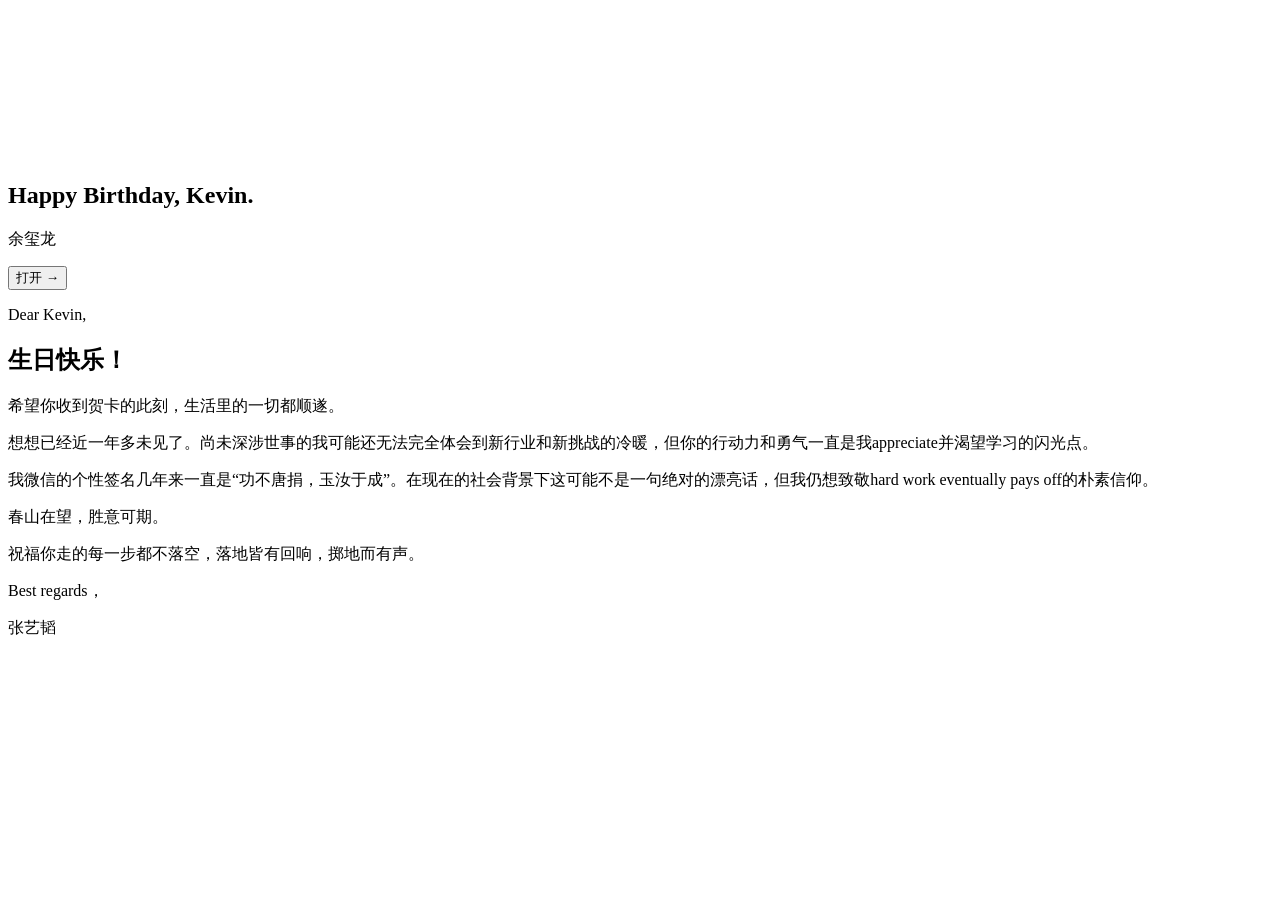
==== birthday-kevin/index.html @ 65a42257 "Add Kevin birthday index.html" ====
<!doctype html>
<html lang="zh-CN">
  <head>
    <meta charset="UTF-8" />
    <meta name="viewport" content="width=device-width, initial-scale=1.0, viewport-fit=cover" />
    <meta name="theme-color" content="#000000" />
    <meta name="description" content="Happy Birthday, Kevin 余玺龙." />
    <title>Happy Birthday, Kevin · 余玺龙</title>
    <link rel="stylesheet" href="styles.css?v=20261110-2" />
  </head>
  <body class="is-locked">
    <canvas id="confetti" aria-hidden="true"></canvas>

    <main>
      <section class="opening" id="opening" aria-labelledby="openingTitle">
        <div class="opening-light opening-light-blue" aria-hidden="true"></div>
        <div class="opening-light opening-light-violet" aria-hidden="true"></div>
        <div class="opening-content">
          <h1 id="openingTitle">
            <span>Happy Birthday,</span>
            <strong>Kevin.</strong>
          </h1>
          <p>余玺龙</p>
          <button id="openLetter" type="button">
            <span>打开</span>
            <span aria-hidden="true">→</span>
          </button>
        </div>
      </section>

      <article class="letter" id="letter" aria-label="给 Kevin 的生日祝福" inert>
        <section class="slide slide-intro tone-black align-center" data-motion="focus">
          <div class="slide-content intro-content">
            <p class="dear">Dear Kevin,</p>
            <h2>生日快乐！</h2>
          </div>
        </section>

        <section class="slide tone-light align-center" data-motion="lift">
          <div class="slide-content width-medium">
            <p class="message message-large">希望你收到贺卡的此刻，生活里的一切都顺遂。</p>
          </div>
        </section>

        <section class="slide tone-black align-left" data-motion="words">
          <div class="slide-content width-wide">
            <p class="message message-body">想想已经近一年多未见了。尚未深涉世事的我可能还无法完全体会到新行业和新挑战的冷暖，但你的行动力和勇气一直是我<span class="accent-word">appreciate</span>并渴望学习的闪光点。</p>
          </div>
        </section>

        <section class="slide tone-light align-left" data-motion="mask">
          <div class="slide-content width-wide">
            <p class="message message-body">我微信的个性签名几年来一直是“功不唐捐，玉汝于成”。在现在的社会背景下这可能不是一句绝对的漂亮话，但我仍想致敬<span class="accent-word">hard work eventually pays off</span>的朴素信仰。</p>
          </div>
        </section>

        <section class="slide tone-blue align-center" data-motion="scale">
          <div class="slide-glow" aria-hidden="true"></div>
          <div class="slide-content width-wide">
            <p class="message message-statement">春山在望，胜意可期。</p>
          </div>
        </section>

        <section class="slide tone-black align-left" data-motion="line">
          <div class="slide-content width-wide">
            <p class="message message-final">祝福你走的每一步都不落空，落地皆有回响，掷地而有声。</p>
          </div>
        </section>

        <footer class="slide tone-light align-center signature" data-motion="focus">
          <div class="slide-content signature-content">
            <p>Best regards，</p>
            <p>张艺韬</p>
          </div>
        </footer>
      </article>
    </main>

    <noscript>生日快乐，Kevin！请启用 JavaScript 查看完整的生日祝福。</noscript>
    <script src="script.js?v=20261110-2"></script>
  </body>
</html>
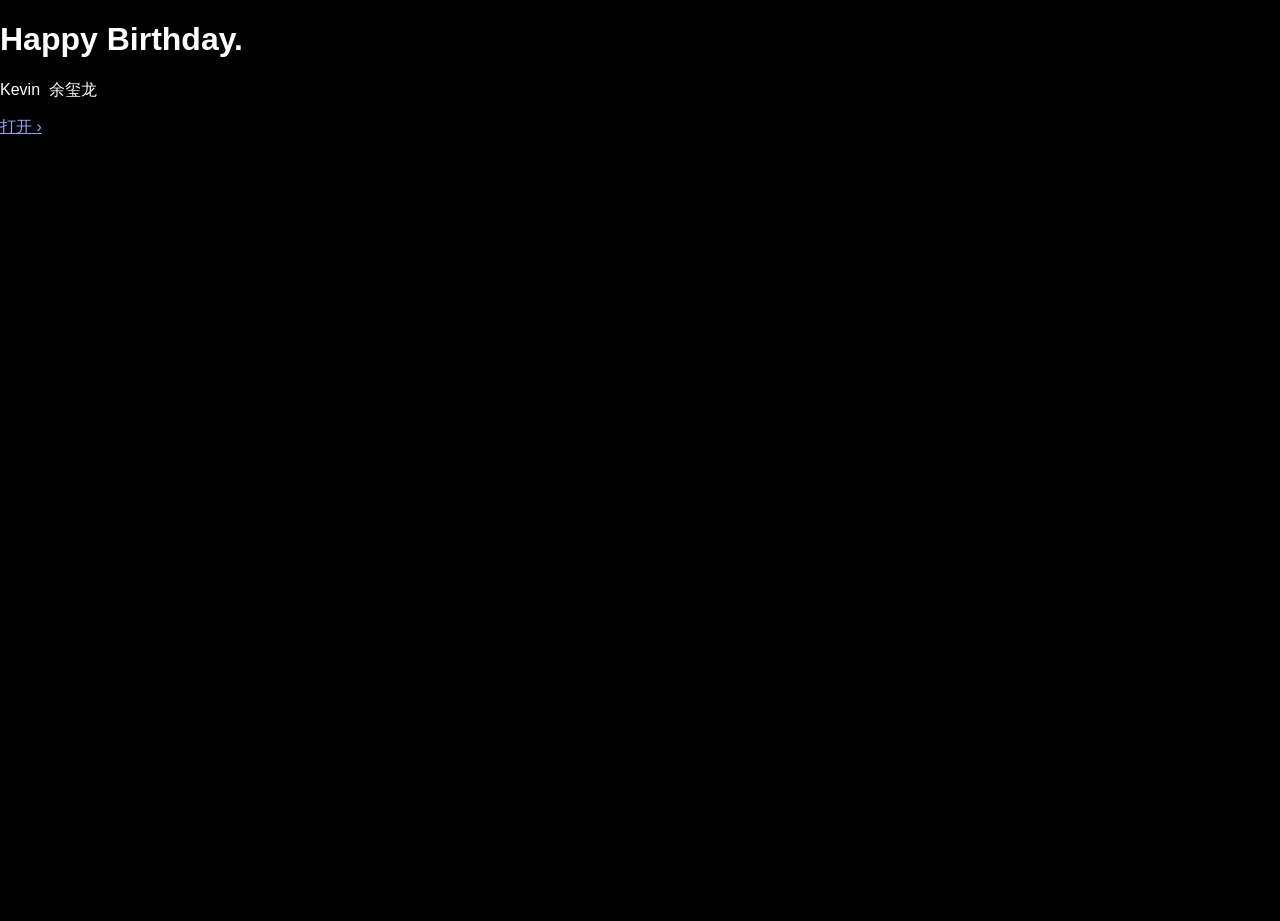
==== commit 76eb42d9: "Rebuild Kevin birthday index.html" ====
--- a/birthday-kevin/index.html
+++ b/birthday-kevin/index.html
@@ -6,77 +6,22 @@
     <meta name="theme-color" content="#000000" />
     <meta name="description" content="Happy Birthday, Kevin 余玺龙." />
     <title>Happy Birthday, Kevin · 余玺龙</title>
-    <link rel="stylesheet" href="styles.css?v=20261110-2" />
+    <link rel="stylesheet" href="styles.css?v=20261110-3" />
   </head>
-  <body class="is-locked">
+  <body class="home-page">
     <canvas id="confetti" aria-hidden="true"></canvas>
-
-    <main>
-      <section class="opening" id="opening" aria-labelledby="openingTitle">
-        <div class="opening-light opening-light-blue" aria-hidden="true"></div>
-        <div class="opening-light opening-light-violet" aria-hidden="true"></div>
-        <div class="opening-content">
-          <h1 id="openingTitle">
-            <span>Happy Birthday,</span>
-            <strong>Kevin.</strong>
-          </h1>
-          <p>余玺龙</p>
-          <button id="openLetter" type="button">
-            <span>打开</span>
-            <span aria-hidden="true">→</span>
-          </button>
-        </div>
-      </section>
-
-      <article class="letter" id="letter" aria-label="给 Kevin 的生日祝福" inert>
-        <section class="slide slide-intro tone-black align-center" data-motion="focus">
-          <div class="slide-content intro-content">
-            <p class="dear">Dear Kevin,</p>
-            <h2>生日快乐！</h2>
-          </div>
-        </section>
-
-        <section class="slide tone-light align-center" data-motion="lift">
-          <div class="slide-content width-medium">
-            <p class="message message-large">希望你收到贺卡的此刻，生活里的一切都顺遂。</p>
-          </div>
-        </section>
-
-        <section class="slide tone-black align-left" data-motion="words">
-          <div class="slide-content width-wide">
-            <p class="message message-body">想想已经近一年多未见了。尚未深涉世事的我可能还无法完全体会到新行业和新挑战的冷暖，但你的行动力和勇气一直是我<span class="accent-word">appreciate</span>并渴望学习的闪光点。</p>
-          </div>
-        </section>
-
-        <section class="slide tone-light align-left" data-motion="mask">
-          <div class="slide-content width-wide">
-            <p class="message message-body">我微信的个性签名几年来一直是“功不唐捐，玉汝于成”。在现在的社会背景下这可能不是一句绝对的漂亮话，但我仍想致敬<span class="accent-word">hard work eventually pays off</span>的朴素信仰。</p>
-          </div>
-        </section>
-
-        <section class="slide tone-blue align-center" data-motion="scale">
-          <div class="slide-glow" aria-hidden="true"></div>
-          <div class="slide-content width-wide">
-            <p class="message message-statement">春山在望，胜意可期。</p>
-          </div>
-        </section>
-
-        <section class="slide tone-black align-left" data-motion="line">
-          <div class="slide-content width-wide">
-            <p class="message message-final">祝福你走的每一步都不落空，落地皆有回响，掷地而有声。</p>
-          </div>
-        </section>
-
-        <footer class="slide tone-light align-center signature" data-motion="focus">
-          <div class="slide-content signature-content">
-            <p>Best regards，</p>
-            <p>张艺韬</p>
-          </div>
-        </footer>
-      </article>
+    <main class="home" aria-labelledby="homeTitle">
+      <div class="home-light" aria-hidden="true"></div>
+      <div class="home-content">
+        <h1 id="homeTitle">Happy Birthday.</h1>
+        <p>Kevin&nbsp;&nbsp;余玺龙</p>
+        <a class="enter-link" id="enterLink" href="./letter.html">
+          <span>打开</span>
+          <span aria-hidden="true">›</span>
+        </a>
+      </div>
     </main>
-
     <noscript>生日快乐，Kevin！请启用 JavaScript 查看完整的生日祝福。</noscript>
-    <script src="script.js?v=20261110-2"></script>
+    <script src="script.js?v=20261110-3"></script>
   </body>
 </html>
--- a/birthday-kevin/styles.css
+++ b/birthday-kevin/styles.css
@@ -0,0 +1,600 @@
+:root {
+  color-scheme: dark;
+  --black: #000;
+  --near-black: #050507;
+  --white: #f5f5f7;
+  --light: #f5f5f7;
+  --ink: #1d1d1f;
+  --gray: #86868b;
+  --blue: #2997ff;
+  --violet: #a78bfa;
+  --sans: -apple-system, BlinkMacSystemFont, "SF Pro Display", "SF Pro Text", "Helvetica Neue", "PingFang SC", "Hiragino Sans GB", Arial, sans-serif;
+  --ease: cubic-bezier(0.16, 1, 0.3, 1);
+}
+
+* {
+  box-sizing: border-box;
+}
+
+html,
+body {
+  width: 100%;
+  min-width: 320px;
+  height: 100%;
+  margin: 0;
+  background: #000;
+  font-family: var(--sans);
+  -webkit-font-smoothing: antialiased;
+  text-rendering: optimizeLegibility;
+}
+
+body {
+  overflow: hidden;
+}
+
+button {
+  font: inherit;
+}
+
+button:focus-visible {
+  outline: 3px solid rgba(41, 151, 255, 0.9);
+  outline-offset: 5px;
+}
+
+#confetti {
+  position: fixed;
+  inset: 0;
+  z-index: 90;
+  width: 100%;
+  height: 100%;
+  pointer-events: none;
+}
+
+.opening {
+  position: fixed;
+  inset: 0;
+  z-index: 30;
+  display: grid;
+  overflow: hidden;
+  place-items: center;
+  background: #000;
+  color: var(--white);
+  isolation: isolate;
+  transition: opacity 760ms ease, transform 1100ms var(--ease), visibility 0s linear 1100ms;
+}
+
+.is-letter-open .opening {
+  visibility: hidden;
+  opacity: 0;
+  transform: scale(1.035);
+  pointer-events: none;
+}
+
+.opening::after {
+  position: absolute;
+  inset: 0;
+  z-index: -1;
+  content: "";
+  background: linear-gradient(180deg, transparent 50%, rgba(0, 0, 0, 0.34));
+  pointer-events: none;
+}
+
+.opening-light {
+  position: absolute;
+  z-index: -2;
+  width: min(92vw, 1040px);
+  aspect-ratio: 1;
+  border-radius: 50%;
+  filter: blur(100px);
+  opacity: 0.62;
+  will-change: transform;
+}
+
+.opening-light-blue {
+  top: -48%;
+  right: -22%;
+  background: radial-gradient(circle, rgba(20, 105, 255, 0.64), rgba(40, 62, 186, 0.22) 42%, transparent 72%);
+  animation: lightBlue 13s ease-in-out infinite alternate;
+}
+
+.opening-light-violet {
+  bottom: -58%;
+  left: -28%;
+  background: radial-gradient(circle, rgba(117, 81, 255, 0.42), rgba(30, 74, 178, 0.12) 48%, transparent 72%);
+  animation: lightViolet 16s ease-in-out infinite alternate;
+}
+
+.opening-content {
+  width: min(90vw, 1180px);
+  padding: 48px 24px;
+  text-align: center;
+}
+
+.opening h1 {
+  margin: 0;
+  font-size: clamp(3.5rem, 9.8vw, 9rem);
+  font-weight: 700;
+  line-height: 0.95;
+  letter-spacing: -0.072em;
+}
+
+.opening h1 span,
+.opening h1 strong {
+  display: block;
+  opacity: 0;
+  filter: blur(18px);
+  transform: translateY(44px) scale(0.98);
+}
+
+.opening h1 span {
+  color: rgba(245, 245, 247, 0.56);
+  font-weight: 600;
+  animation: heroIn 1.25s 280ms var(--ease) forwards;
+}
+
+.opening h1 strong {
+  margin-top: 0.08em;
+  color: #fff;
+  font-weight: 700;
+  animation: heroIn 1.4s 430ms var(--ease) forwards;
+}
+
+.opening-content > p {
+  margin: 34px 0 0;
+  color: rgba(245, 245, 247, 0.7);
+  font-size: clamp(1rem, 1.6vw, 1.35rem);
+  font-weight: 500;
+  letter-spacing: 0.2em;
+  opacity: 0;
+  transform: translateY(20px);
+  animation: riseIn 1s 980ms var(--ease) forwards;
+}
+
+#openLetter {
+  display: inline-flex;
+  align-items: center;
+  gap: 22px;
+  margin-top: clamp(60px, 9vh, 92px);
+  padding: 14px 18px 14px 23px;
+  border: 1px solid rgba(255, 255, 255, 0.12);
+  border-radius: 999px;
+  background: rgba(255, 255, 255, 0.1);
+  box-shadow: inset 0 1px rgba(255, 255, 255, 0.12), 0 12px 45px rgba(0, 0, 0, 0.28);
+  color: #fff;
+  backdrop-filter: blur(24px) saturate(145%);
+  -webkit-backdrop-filter: blur(24px) saturate(145%);
+  cursor: pointer;
+  opacity: 0;
+  transform: translateY(16px);
+  animation: riseIn 1s 1.4s var(--ease) forwards;
+  transition: background 240ms ease, transform 240ms var(--ease), border-color 240ms ease;
+}
+
+#openLetter:hover {
+  border-color: rgba(255, 255, 255, 0.24);
+  background: rgba(255, 255, 255, 0.17);
+  transform: translateY(-2px);
+}
+
+#openLetter span:first-child {
+  font-size: 0.88rem;
+  font-weight: 600;
+  letter-spacing: 0.08em;
+}
+
+#openLetter span:last-child {
+  display: grid;
+  width: 30px;
+  height: 30px;
+  border-radius: 50%;
+  background: #fff;
+  color: #000;
+  place-items: center;
+  font-size: 0.92rem;
+}
+
+.letter {
+  position: fixed;
+  inset: 0;
+  z-index: 10;
+  visibility: hidden;
+  overflow-x: hidden;
+  overflow-y: auto;
+  overscroll-behavior-y: contain;
+  opacity: 0;
+  scroll-snap-type: y proximity;
+  -webkit-overflow-scrolling: touch;
+  transition: opacity 700ms 240ms ease, visibility 0s linear 1000ms;
+}
+
+.is-letter-open .letter {
+  visibility: visible;
+  opacity: 1;
+  transition: opacity 700ms 180ms ease, visibility 0s;
+}
+
+.slide {
+  position: relative;
+  display: grid;
+  min-height: 100svh;
+  padding: max(9vh, 70px) max(7vw, 28px);
+  place-items: center;
+  scroll-snap-align: start;
+  scroll-snap-stop: normal;
+  isolation: isolate;
+}
+
+.slide-content {
+  position: relative;
+  z-index: 2;
+  width: 100%;
+}
+
+.width-medium {
+  max-width: 980px;
+}
+
+.width-wide {
+  max-width: 1160px;
+}
+
+.align-center {
+  text-align: center;
+}
+
+.align-left .slide-content {
+  margin-right: auto;
+}
+
+.tone-black {
+  background: #000;
+  color: var(--white);
+}
+
+.tone-light {
+  background: var(--light);
+  color: var(--ink);
+}
+
+.tone-blue {
+  overflow: hidden;
+  background: #02040a;
+  color: #fff;
+}
+
+.slide-intro .dear,
+.slide-intro h2,
+.message,
+.signature-content p {
+  opacity: 0;
+}
+
+.intro-content {
+  max-width: 1200px;
+}
+
+.dear {
+  margin: 0 0 30px;
+  color: var(--gray);
+  font-size: clamp(1.05rem, 1.75vw, 1.45rem);
+  font-weight: 500;
+  letter-spacing: -0.015em;
+  filter: blur(10px);
+  transform: translateY(20px);
+}
+
+.slide-intro h2 {
+  margin: 0;
+  color: #fff;
+  font-size: clamp(4.6rem, 15vw, 13rem);
+  font-weight: 700;
+  line-height: 0.92;
+  letter-spacing: -0.08em;
+  filter: blur(20px);
+  transform: translateY(52px) scale(0.975);
+}
+
+.slide-intro.is-visible .dear {
+  animation: focusIn 1.2s 320ms var(--ease) forwards;
+}
+
+.slide-intro.is-visible h2 {
+  animation: focusIn 1.55s 450ms var(--ease) forwards;
+}
+
+.message {
+  margin: 0;
+  font-weight: 650;
+  letter-spacing: -0.055em;
+}
+
+.message-large {
+  font-size: clamp(3rem, 7.4vw, 7.2rem);
+  line-height: 1.08;
+  filter: blur(16px);
+  transform: translateY(62px);
+}
+
+[data-motion="lift"].is-visible .message {
+  animation: liftIn 1.5s 180ms var(--ease) forwards;
+}
+
+.message-body {
+  font-size: clamp(2rem, 4.8vw, 4.9rem);
+  line-height: 1.34;
+}
+
+.tone-black .message-body {
+  color: rgba(245, 245, 247, 0.92);
+}
+
+.tone-light .message-body {
+  color: #1d1d1f;
+}
+
+[data-motion="words"] .message {
+  filter: blur(16px);
+  transform: translateY(58px);
+}
+
+[data-motion="words"].is-visible .message {
+  animation: wordsIn 1.55s 180ms var(--ease) forwards;
+}
+
+.accent-word {
+  color: var(--blue);
+  font-weight: 700;
+}
+
+[data-motion="mask"] .message {
+  clip-path: inset(0 100% 0 0);
+  transform: translateY(12px);
+}
+
+[data-motion="mask"].is-visible .message {
+  animation: maskIn 1.7s 160ms var(--ease) forwards;
+}
+
+.slide-glow {
+  position: absolute;
+  top: 50%;
+  left: 50%;
+  z-index: -1;
+  width: min(90vw, 1120px);
+  aspect-ratio: 1.35;
+  border-radius: 50%;
+  background:
+    radial-gradient(circle at 50% 55%, rgba(45, 139, 255, 0.52), rgba(66, 78, 224, 0.22) 36%, rgba(143, 75, 255, 0.08) 55%, transparent 72%);
+  filter: blur(68px);
+  opacity: 0;
+  transform: translate(-50%, -40%) scale(0.76);
+}
+
+.message-statement {
+  color: #fff;
+  font-size: clamp(4.4rem, 12vw, 11rem);
+  line-height: 1.02;
+  filter: blur(22px);
+  transform: scale(0.93);
+}
+
+[data-motion="scale"].is-visible .slide-glow {
+  animation: glowIn 2.1s 80ms var(--ease) forwards;
+}
+
+[data-motion="scale"].is-visible .message {
+  animation: scaleIn 1.6s 260ms var(--ease) forwards;
+}
+
+.message-final {
+  max-width: 1120px;
+  color: #fff;
+  font-size: clamp(3.3rem, 8vw, 8.2rem);
+  line-height: 1.12;
+  filter: blur(17px);
+  transform: translateY(64px);
+}
+
+[data-motion="line"]::after {
+  position: absolute;
+  right: 7vw;
+  bottom: 10vh;
+  left: 7vw;
+  height: 1px;
+  content: "";
+  background: linear-gradient(90deg, var(--blue), rgba(167, 139, 250, 0.6), transparent 82%);
+  transform: scaleX(0);
+  transform-origin: left;
+}
+
+[data-motion="line"].is-visible .message {
+  animation: liftIn 1.55s 180ms var(--ease) forwards;
+}
+
+[data-motion="line"].is-visible::after {
+  animation: lineIn 1.6s 850ms var(--ease) forwards;
+}
+
+.signature-content {
+  max-width: 900px;
+}
+
+.signature-content p {
+  margin: 0;
+  filter: blur(12px);
+  transform: translateY(26px);
+}
+
+.signature-content p:first-child {
+  color: var(--gray);
+  font-size: clamp(1.15rem, 2vw, 1.55rem);
+  font-weight: 500;
+}
+
+.signature-content p:last-child {
+  margin-top: 30px;
+  color: var(--ink);
+  font-size: clamp(4rem, 10vw, 9rem);
+  font-weight: 700;
+  letter-spacing: -0.06em;
+}
+
+.signature.is-visible .signature-content p:first-child {
+  animation: focusIn 1.15s 200ms var(--ease) forwards;
+}
+
+.signature.is-visible .signature-content p:last-child {
+  animation: focusIn 1.45s 390ms var(--ease) forwards;
+}
+
+noscript {
+  position: fixed;
+  right: 20px;
+  bottom: 20px;
+  z-index: 100;
+  max-width: 320px;
+  padding: 14px 18px;
+  border-radius: 14px;
+  background: #fff;
+  color: #111;
+  font: 14px/1.5 var(--sans);
+}
+
+@keyframes heroIn {
+  to { opacity: 1; filter: blur(0); transform: translateY(0) scale(1); }
+}
+
+@keyframes riseIn {
+  to { opacity: 1; transform: translateY(0); }
+}
+
+@keyframes lightBlue {
+  to { transform: translate(-10vw, 13vh) scale(1.08); }
+}
+
+@keyframes lightViolet {
+  to { transform: translate(13vw, -9vh) scale(1.12); }
+}
+
+@keyframes focusIn {
+  to { opacity: 1; filter: blur(0); transform: translateY(0) scale(1); }
+}
+
+@keyframes liftIn {
+  to { opacity: 1; filter: blur(0); transform: translateY(0); }
+}
+
+@keyframes wordsIn {
+  0% { opacity: 0; filter: blur(16px); transform: translateY(58px); letter-spacing: -0.08em; }
+  100% { opacity: 1; filter: blur(0); transform: translateY(0); letter-spacing: -0.055em; }
+}
+
+@keyframes maskIn {
+  0% { opacity: 1; clip-path: inset(0 100% 0 0); transform: translateY(12px); }
+  100% { opacity: 1; clip-path: inset(0 0 0 0); transform: translateY(0); }
+}
+
+@keyframes glowIn {
+  to { opacity: 1; transform: translate(-50%, -50%) scale(1); }
+}
+
+@keyframes scaleIn {
+  to { opacity: 1; filter: blur(0); transform: scale(1); }
+}
+
+@keyframes lineIn {
+  to { transform: scaleX(1); }
+}
+
+@media (max-width: 760px) {
+  .opening-content {
+    width: 94vw;
+    padding-inline: 18px;
+  }
+
+  .opening h1 {
+    font-size: clamp(3.4rem, 17.5vw, 6rem);
+    line-height: 0.98;
+  }
+
+  .opening-content > p {
+    margin-top: 26px;
+    font-size: 0.98rem;
+  }
+
+  #openLetter {
+    margin-top: 66px;
+  }
+
+  .opening-light {
+    width: 145vw;
+  }
+
+  .opening-light-blue {
+    top: -31%;
+    right: -70%;
+  }
+
+  .opening-light-violet {
+    bottom: -38%;
+    left: -70%;
+  }
+
+  .slide {
+    min-height: 100svh;
+    padding: 11vh 8vw;
+  }
+
+  .slide-intro h2 {
+    font-size: clamp(4.8rem, 25vw, 8rem);
+    line-height: 0.93;
+  }
+
+  .message-large {
+    font-size: clamp(2.8rem, 12.5vw, 4.8rem);
+    line-height: 1.14;
+  }
+
+  .message-body {
+    font-size: clamp(1.85rem, 8vw, 3.1rem);
+    line-height: 1.43;
+    letter-spacing: -0.045em;
+  }
+
+  .message-statement {
+    font-size: clamp(4.2rem, 18vw, 6.6rem);
+    line-height: 1.08;
+  }
+
+  .message-final {
+    font-size: clamp(2.9rem, 12vw, 4.8rem);
+    line-height: 1.2;
+  }
+
+  .slide-glow {
+    width: 150vw;
+    filter: blur(58px);
+  }
+
+  .signature-content p:last-child {
+    font-size: clamp(4.5rem, 20vw, 7rem);
+  }
+}
+
+@media (prefers-reduced-motion: reduce) {
+  *,
+  *::before,
+  *::after {
+    animation-duration: 0.001ms !important;
+    animation-delay: 0ms !important;
+    transition-duration: 0.001ms !important;
+  }
+
+  #confetti {
+    display: none;
+  }
+
+  .letter {
+    scroll-snap-type: none;
+  }
+}
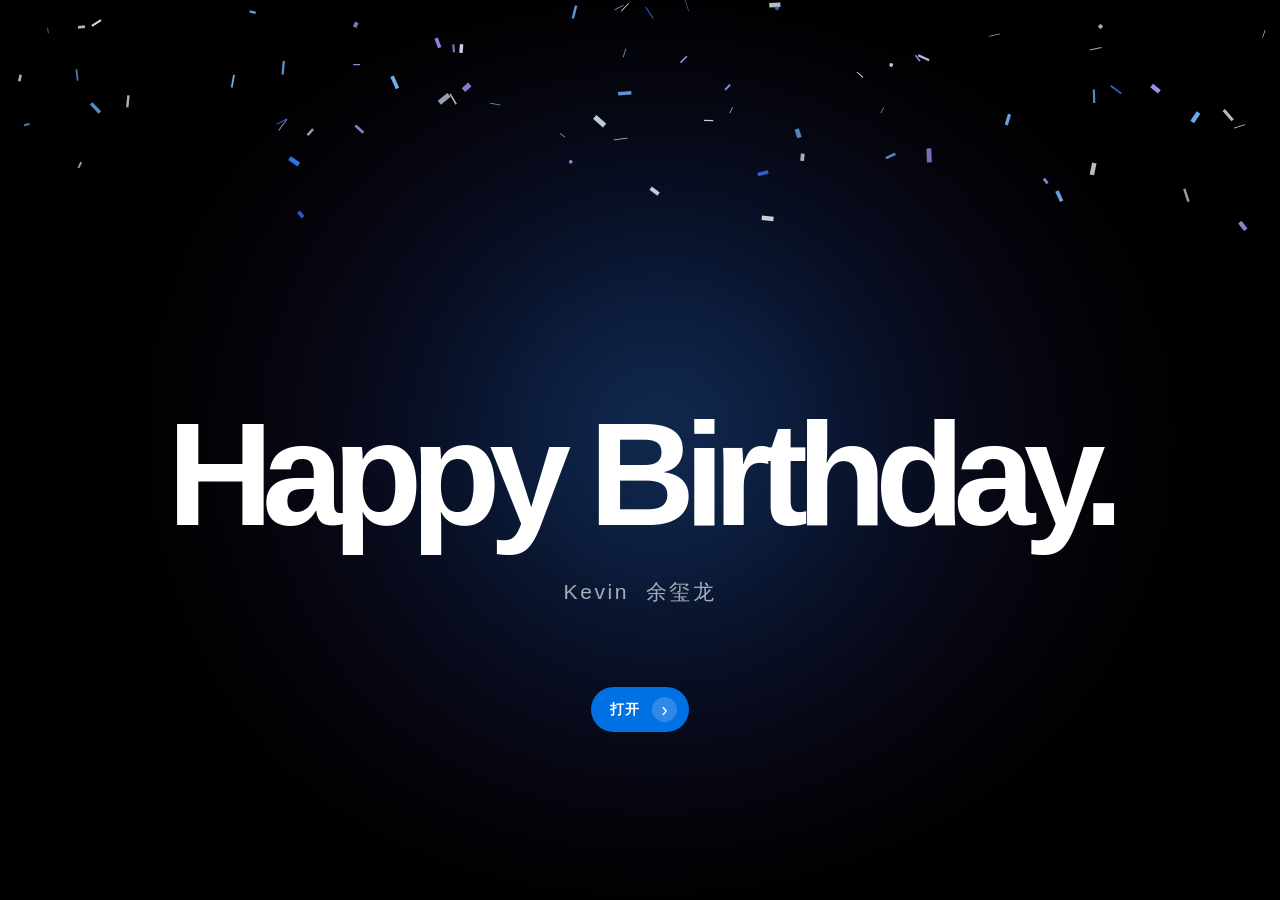
==== commit 8f36f3b9: "Refine Kevin birthday index.html" ====
--- a/birthday-kevin/index.html
+++ b/birthday-kevin/index.html
@@ -6,12 +6,13 @@
     <meta name="theme-color" content="#000000" />
     <meta name="description" content="Happy Birthday, Kevin 余玺龙." />
     <title>Happy Birthday, Kevin · 余玺龙</title>
-    <link rel="stylesheet" href="styles.css?v=20261110-3" />
+    <link rel="stylesheet" href="styles.css?v=20261110-6" />
   </head>
   <body class="home-page">
     <canvas id="confetti" aria-hidden="true"></canvas>
     <main class="home" aria-labelledby="homeTitle">
       <div class="home-light" aria-hidden="true"></div>
+      <div class="home-flash" aria-hidden="true"></div>
       <div class="home-content">
         <h1 id="homeTitle">Happy Birthday.</h1>
         <p>Kevin&nbsp;&nbsp;余玺龙</p>
@@ -22,6 +23,6 @@
       </div>
     </main>
     <noscript>生日快乐，Kevin！请启用 JavaScript 查看完整的生日祝福。</noscript>
-    <script src="script.js?v=20261110-3"></script>
+    <script src="script.js?v=20261110-6"></script>
   </body>
 </html>
--- a/birthday-kevin/styles.css
+++ b/birthday-kevin/styles.css
@@ -1,13 +1,8 @@
 :root {
   color-scheme: dark;
-  --black: #000;
-  --near-black: #050507;
   --white: #f5f5f7;
-  --light: #f5f5f7;
-  --ink: #1d1d1f;
   --gray: #86868b;
   --blue: #2997ff;
-  --violet: #a78bfa;
   --sans: -apple-system, BlinkMacSystemFont, "SF Pro Display", "SF Pro Text", "Helvetica Neue", "PingFang SC", "Hiragino Sans GB", Arial, sans-serif;
   --ease: cubic-bezier(0.16, 1, 0.3, 1);
 }
@@ -18,433 +13,294 @@
 
 html,
 body {
-  width: 100%;
   min-width: 320px;
-  height: 100%;
   margin: 0;
   background: #000;
+  color: var(--white);
   font-family: var(--sans);
   -webkit-font-smoothing: antialiased;
   text-rendering: optimizeLegibility;
 }
 
-body {
-  overflow: hidden;
-}
-
-button {
-  font: inherit;
-}
-
-button:focus-visible {
-  outline: 3px solid rgba(41, 151, 255, 0.9);
-  outline-offset: 5px;
+a {
+  color: inherit;
 }
 
 #confetti {
   position: fixed;
   inset: 0;
-  z-index: 90;
+  z-index: 20;
   width: 100%;
   height: 100%;
   pointer-events: none;
 }
 
-.opening {
-  position: fixed;
-  inset: 0;
-  z-index: 30;
+/* Home is a complete document. The link loads letter.html as a new page. */
+.home-page {
+  height: 100%;
+  overflow: hidden;
+}
+
+.home {
+  position: relative;
   display: grid;
+  min-height: 100svh;
+  overflow: hidden;
+  place-items: center;
+  isolation: isolate;
+  background: #000;
+}
+
+.home-light {
+  position: absolute;
+  top: 50%;
+  left: 50%;
+  z-index: -1;
+  width: min(1040px, 102vw);
+  aspect-ratio: 1.36;
+  border-radius: 50%;
+  background:
+    radial-gradient(circle at 52% 48%, rgba(51, 134, 255, 0.38), rgba(35, 69, 175, 0.2) 36%, rgba(103, 58, 183, 0.08) 58%, transparent 74%);
+  filter: blur(72px);
+  opacity: 0;
+  transform: translate(-50%, -44%) scale(0.8);
+  animation: homeLight 2.4s 120ms var(--ease) forwards, homeBreathe 8s 2.6s ease-in-out infinite alternate;
+}
+
+.home-content {
+  width: min(92vw, 1200px);
+  padding: 48px 24px;
+  text-align: center;
+}
+
+.home h1 {
+  margin: 0;
+  color: #fff;
+  font-size: clamp(4rem, 11.5vw, 10.5rem);
+  font-weight: 700;
+  line-height: 0.92;
+  letter-spacing: -0.078em;
+  opacity: 0;
+  filter: blur(18px);
+  transform: translateY(48px) scale(0.98);
+  animation: homeTitle 1.55s 240ms var(--ease) forwards;
+}
+
+.home-content > p {
+  margin: 36px 0 0;
+  color: rgba(245, 245, 247, 0.67);
+  font-size: clamp(1rem, 1.65vw, 1.35rem);
+  font-weight: 500;
+  letter-spacing: 0.12em;
+  opacity: 0;
+  transform: translateY(20px);
+  animation: riseIn 1s 920ms var(--ease) forwards;
+}
+
+.enter-link {
+  display: inline-flex;
+  align-items: center;
+  gap: 12px;
+  margin-top: clamp(58px, 9vh, 88px);
+  padding: 10px 12px 10px 19px;
+  border-radius: 999px;
+  background: #0071e3;
+  color: #fff;
+  text-decoration: none;
+  opacity: 0;
+  transform: translateY(16px);
+  animation: riseIn 1s 1.22s var(--ease) forwards;
+  transition: background 200ms ease, transform 200ms var(--ease);
+}
+
+.enter-link:hover {
+  background: #0077ed;
+  transform: translateY(-1px);
+}
+
+.enter-link:focus-visible {
+  outline: 3px solid rgba(41, 151, 255, 0.7);
+  outline-offset: 5px;
+}
+
+.enter-link span:first-child {
+  font-size: 0.86rem;
+  font-weight: 600;
+  letter-spacing: 0.08em;
+}
+
+.enter-link span:last-child {
+  display: grid;
+  width: 25px;
+  height: 25px;
+  border-radius: 50%;
+  background: rgba(255, 255, 255, 0.18);
+  place-items: center;
+  font-size: 1.22rem;
+  line-height: 1;
+}
+
+/* Letter is a second, separately loaded document. */
+.letter-page {
+  min-height: 100%;
+  overflow-x: hidden;
+  background: #000;
+}
+
+.story {
+  position: relative;
+  height: 790svh;
+  background: #000;
+}
+
+.story-stage {
+  position: sticky;
+  top: 0;
+  display: grid;
+  width: 100%;
+  height: 100svh;
   overflow: hidden;
   place-items: center;
   background: #000;
-  color: var(--white);
   isolation: isolate;
-  transition: opacity 760ms ease, transform 1100ms var(--ease), visibility 0s linear 1100ms;
-}
-
-.is-letter-open .opening {
-  visibility: hidden;
-  opacity: 0;
-  transform: scale(1.035);
-  pointer-events: none;
-}
-
-.opening::after {
+}
+
+.story-stage::after {
   position: absolute;
   inset: 0;
   z-index: -1;
   content: "";
-  background: linear-gradient(180deg, transparent 50%, rgba(0, 0, 0, 0.34));
+  background: radial-gradient(circle at 50% 50%, transparent 42%, rgba(0, 0, 0, 0.32) 100%);
   pointer-events: none;
 }
 
-.opening-light {
-  position: absolute;
+.story-light {
+  position: absolute;
+  top: 50%;
+  left: 50%;
   z-index: -2;
-  width: min(92vw, 1040px);
-  aspect-ratio: 1;
+  width: min(92vw, 1100px);
+  aspect-ratio: 1.35;
   border-radius: 50%;
-  filter: blur(100px);
-  opacity: 0.62;
-  will-change: transform;
-}
-
-.opening-light-blue {
-  top: -48%;
-  right: -22%;
-  background: radial-gradient(circle, rgba(20, 105, 255, 0.64), rgba(40, 62, 186, 0.22) 42%, transparent 72%);
-  animation: lightBlue 13s ease-in-out infinite alternate;
-}
-
-.opening-light-violet {
-  bottom: -58%;
-  left: -28%;
-  background: radial-gradient(circle, rgba(117, 81, 255, 0.42), rgba(30, 74, 178, 0.12) 48%, transparent 72%);
-  animation: lightViolet 16s ease-in-out infinite alternate;
-}
-
-.opening-content {
-  width: min(90vw, 1180px);
-  padding: 48px 24px;
+  background: radial-gradient(circle, rgba(35, 118, 255, 0.48), rgba(51, 69, 177, 0.19) 38%, rgba(119, 63, 210, 0.06) 56%, transparent 72%);
+  filter: blur(82px);
+  opacity: var(--light-opacity, 0.12);
+  transform: translate(-50%, -50%) scale(var(--light-scale, 0.8));
+  transition: opacity 240ms linear, transform 240ms linear;
+}
+
+.story-pages {
+  position: absolute;
+  inset: 0;
+}
+
+.story-page {
+  position: absolute;
+  inset: 0;
+  display: grid;
+  padding: max(8vh, 64px) max(7vw, 28px);
+  place-items: center;
   text-align: center;
-}
-
-.opening h1 {
-  margin: 0;
-  font-size: clamp(3.5rem, 9.8vw, 9rem);
-  font-weight: 700;
-  line-height: 0.95;
-  letter-spacing: -0.072em;
-}
-
-.opening h1 span,
-.opening h1 strong {
-  display: block;
   opacity: 0;
-  filter: blur(18px);
-  transform: translateY(44px) scale(0.98);
-}
-
-.opening h1 span {
-  color: rgba(245, 245, 247, 0.56);
-  font-weight: 600;
-  animation: heroIn 1.25s 280ms var(--ease) forwards;
-}
-
-.opening h1 strong {
-  margin-top: 0.08em;
-  color: #fff;
-  font-weight: 700;
-  animation: heroIn 1.4s 430ms var(--ease) forwards;
-}
-
-.opening-content > p {
-  margin: 34px 0 0;
-  color: rgba(245, 245, 247, 0.7);
-  font-size: clamp(1rem, 1.6vw, 1.35rem);
+  filter: blur(22px);
+  transform: translate3d(0, 60px, 0) scale(0.965);
+  will-change: opacity, filter, transform;
+  pointer-events: none;
+}
+
+.story-page.is-active {
+  pointer-events: auto;
+}
+
+.story-copy {
+  width: min(100%, 1200px);
+}
+
+.page-intro p {
+  margin: 0 0 26px;
+  color: var(--gray);
+  font-size: clamp(1.05rem, 1.6vw, 1.35rem);
   font-weight: 500;
-  letter-spacing: 0.2em;
-  opacity: 0;
-  transform: translateY(20px);
-  animation: riseIn 1s 980ms var(--ease) forwards;
-}
-
-#openLetter {
-  display: inline-flex;
-  align-items: center;
-  gap: 22px;
-  margin-top: clamp(60px, 9vh, 92px);
-  padding: 14px 18px 14px 23px;
-  border: 1px solid rgba(255, 255, 255, 0.12);
-  border-radius: 999px;
-  background: rgba(255, 255, 255, 0.1);
-  box-shadow: inset 0 1px rgba(255, 255, 255, 0.12), 0 12px 45px rgba(0, 0, 0, 0.28);
-  color: #fff;
-  backdrop-filter: blur(24px) saturate(145%);
-  -webkit-backdrop-filter: blur(24px) saturate(145%);
-  cursor: pointer;
-  opacity: 0;
-  transform: translateY(16px);
-  animation: riseIn 1s 1.4s var(--ease) forwards;
-  transition: background 240ms ease, transform 240ms var(--ease), border-color 240ms ease;
-}
-
-#openLetter:hover {
-  border-color: rgba(255, 255, 255, 0.24);
-  background: rgba(255, 255, 255, 0.17);
-  transform: translateY(-2px);
-}
-
-#openLetter span:first-child {
-  font-size: 0.88rem;
-  font-weight: 600;
-  letter-spacing: 0.08em;
-}
-
-#openLetter span:last-child {
-  display: grid;
-  width: 30px;
-  height: 30px;
-  border-radius: 50%;
-  background: #fff;
-  color: #000;
-  place-items: center;
-  font-size: 0.92rem;
-}
-
-.letter {
-  position: fixed;
-  inset: 0;
-  z-index: 10;
-  visibility: hidden;
-  overflow-x: hidden;
-  overflow-y: auto;
-  overscroll-behavior-y: contain;
-  opacity: 0;
-  scroll-snap-type: y proximity;
-  -webkit-overflow-scrolling: touch;
-  transition: opacity 700ms 240ms ease, visibility 0s linear 1000ms;
-}
-
-.is-letter-open .letter {
-  visibility: visible;
-  opacity: 1;
-  transition: opacity 700ms 180ms ease, visibility 0s;
-}
-
-.slide {
-  position: relative;
-  display: grid;
-  min-height: 100svh;
-  padding: max(9vh, 70px) max(7vw, 28px);
-  place-items: center;
-  scroll-snap-align: start;
-  scroll-snap-stop: normal;
-  isolation: isolate;
-}
-
-.slide-content {
-  position: relative;
-  z-index: 2;
-  width: 100%;
-}
-
-.width-medium {
-  max-width: 980px;
-}
-
-.width-wide {
-  max-width: 1160px;
-}
-
-.align-center {
-  text-align: center;
-}
-
-.align-left .slide-content {
-  margin-right: auto;
-}
-
-.tone-black {
-  background: #000;
-  color: var(--white);
-}
-
-.tone-light {
-  background: var(--light);
-  color: var(--ink);
-}
-
-.tone-blue {
-  overflow: hidden;
-  background: #02040a;
-  color: #fff;
-}
-
-.slide-intro .dear,
-.slide-intro h2,
-.message,
-.signature-content p {
-  opacity: 0;
-}
-
-.intro-content {
-  max-width: 1200px;
-}
-
-.dear {
-  margin: 0 0 30px;
-  color: var(--gray);
-  font-size: clamp(1.05rem, 1.75vw, 1.45rem);
-  font-weight: 500;
-  letter-spacing: -0.015em;
-  filter: blur(10px);
-  transform: translateY(20px);
-}
-
-.slide-intro h2 {
+  letter-spacing: -0.02em;
+}
+
+.page-intro h1 {
   margin: 0;
   color: #fff;
-  font-size: clamp(4.6rem, 15vw, 13rem);
+  font-size: clamp(5rem, 15vw, 13rem);
   font-weight: 700;
-  line-height: 0.92;
-  letter-spacing: -0.08em;
-  filter: blur(20px);
-  transform: translateY(52px) scale(0.975);
-}
-
-.slide-intro.is-visible .dear {
-  animation: focusIn 1.2s 320ms var(--ease) forwards;
-}
-
-.slide-intro.is-visible h2 {
-  animation: focusIn 1.55s 450ms var(--ease) forwards;
-}
-
-.message {
+  line-height: 0.9;
+  letter-spacing: -0.085em;
+}
+
+.story-paragraph {
+  width: min(100%, 1180px);
   margin: 0;
+  color: rgba(245, 245, 247, 0.94);
   font-weight: 650;
-  letter-spacing: -0.055em;
-}
-
-.message-large {
-  font-size: clamp(3rem, 7.4vw, 7.2rem);
+  letter-spacing: -0.058em;
+}
+
+.story-paragraph-medium {
+  max-width: 1000px;
+  font-size: clamp(3.2rem, 7.5vw, 7.4rem);
   line-height: 1.08;
-  filter: blur(16px);
-  transform: translateY(62px);
-}
-
-[data-motion="lift"].is-visible .message {
-  animation: liftIn 1.5s 180ms var(--ease) forwards;
-}
-
-.message-body {
-  font-size: clamp(2rem, 4.8vw, 4.9rem);
+}
+
+.story-paragraph-long {
+  font-size: clamp(2rem, 4.75vw, 4.7rem);
   line-height: 1.34;
 }
 
-.tone-black .message-body {
-  color: rgba(245, 245, 247, 0.92);
-}
-
-.tone-light .message-body {
-  color: #1d1d1f;
-}
-
-[data-motion="words"] .message {
-  filter: blur(16px);
-  transform: translateY(58px);
-}
-
-[data-motion="words"].is-visible .message {
-  animation: wordsIn 1.55s 180ms var(--ease) forwards;
-}
-
-.accent-word {
-  color: var(--blue);
+.story-paragraph-statement {
+  font-size: clamp(4.5rem, 11.5vw, 10.5rem);
+  line-height: 1.02;
+}
+
+.story-paragraph-final {
+  max-width: 1120px;
+  font-size: clamp(3.2rem, 7.7vw, 7.7rem);
+  line-height: 1.12;
+}
+
+.signature-copy p {
+  margin: 0;
+}
+
+.signature-copy p:first-child {
+  color: var(--gray);
+  font-size: clamp(1.1rem, 1.9vw, 1.5rem);
+  font-weight: 500;
+}
+
+.signature-copy p:last-child {
+  margin-top: 28px;
+  color: #fff;
+  font-size: clamp(4.5rem, 11vw, 9.5rem);
   font-weight: 700;
-}
-
-[data-motion="mask"] .message {
-  clip-path: inset(0 100% 0 0);
-  transform: translateY(12px);
-}
-
-[data-motion="mask"].is-visible .message {
-  animation: maskIn 1.7s 160ms var(--ease) forwards;
-}
-
-.slide-glow {
-  position: absolute;
-  top: 50%;
-  left: 50%;
-  z-index: -1;
-  width: min(90vw, 1120px);
-  aspect-ratio: 1.35;
-  border-radius: 50%;
-  background:
-    radial-gradient(circle at 50% 55%, rgba(45, 139, 255, 0.52), rgba(66, 78, 224, 0.22) 36%, rgba(143, 75, 255, 0.08) 55%, transparent 72%);
-  filter: blur(68px);
-  opacity: 0;
-  transform: translate(-50%, -40%) scale(0.76);
-}
-
-.message-statement {
-  color: #fff;
-  font-size: clamp(4.4rem, 12vw, 11rem);
-  line-height: 1.02;
-  filter: blur(22px);
-  transform: scale(0.93);
-}
-
-[data-motion="scale"].is-visible .slide-glow {
-  animation: glowIn 2.1s 80ms var(--ease) forwards;
-}
-
-[data-motion="scale"].is-visible .message {
-  animation: scaleIn 1.6s 260ms var(--ease) forwards;
-}
-
-.message-final {
-  max-width: 1120px;
-  color: #fff;
-  font-size: clamp(3.3rem, 8vw, 8.2rem);
-  line-height: 1.12;
-  filter: blur(17px);
-  transform: translateY(64px);
-}
-
-[data-motion="line"]::after {
-  position: absolute;
-  right: 7vw;
-  bottom: 10vh;
-  left: 7vw;
-  height: 1px;
-  content: "";
-  background: linear-gradient(90deg, var(--blue), rgba(167, 139, 250, 0.6), transparent 82%);
+  letter-spacing: -0.07em;
+}
+
+.story-progress {
+  position: absolute;
+  right: max(24px, 3vw);
+  bottom: max(24px, 3vw);
+  left: max(24px, 3vw);
+  height: 2px;
+  overflow: hidden;
+  border-radius: 999px;
+  background: rgba(255, 255, 255, 0.11);
+}
+
+.story-progress span {
+  display: block;
+  width: 100%;
+  height: 100%;
+  border-radius: inherit;
+  background: rgba(255, 255, 255, 0.78);
   transform: scaleX(0);
   transform-origin: left;
-}
-
-[data-motion="line"].is-visible .message {
-  animation: liftIn 1.55s 180ms var(--ease) forwards;
-}
-
-[data-motion="line"].is-visible::after {
-  animation: lineIn 1.6s 850ms var(--ease) forwards;
-}
-
-.signature-content {
-  max-width: 900px;
-}
-
-.signature-content p {
-  margin: 0;
-  filter: blur(12px);
-  transform: translateY(26px);
-}
-
-.signature-content p:first-child {
-  color: var(--gray);
-  font-size: clamp(1.15rem, 2vw, 1.55rem);
-  font-weight: 500;
-}
-
-.signature-content p:last-child {
-  margin-top: 30px;
-  color: var(--ink);
-  font-size: clamp(4rem, 10vw, 9rem);
-  font-weight: 700;
-  letter-spacing: -0.06em;
-}
-
-.signature.is-visible .signature-content p:first-child {
-  animation: focusIn 1.15s 200ms var(--ease) forwards;
-}
-
-.signature.is-visible .signature-content p:last-child {
-  animation: focusIn 1.45s 390ms var(--ease) forwards;
+  will-change: transform;
 }
 
 noscript {
@@ -460,7 +316,15 @@
   font: 14px/1.5 var(--sans);
 }
 
-@keyframes heroIn {
+@keyframes homeLight {
+  to { opacity: 1; transform: translate(-50%, -50%) scale(1); }
+}
+
+@keyframes homeBreathe {
+  to { transform: translate(-50%, -48%) scale(1.08); }
+}
+
+@keyframes homeTitle {
   to { opacity: 1; filter: blur(0); transform: translateY(0) scale(1); }
 }
 
@@ -468,116 +332,74 @@
   to { opacity: 1; transform: translateY(0); }
 }
 
-@keyframes lightBlue {
-  to { transform: translate(-10vw, 13vh) scale(1.08); }
-}
-
-@keyframes lightViolet {
-  to { transform: translate(13vw, -9vh) scale(1.12); }
-}
-
-@keyframes focusIn {
-  to { opacity: 1; filter: blur(0); transform: translateY(0) scale(1); }
-}
-
-@keyframes liftIn {
-  to { opacity: 1; filter: blur(0); transform: translateY(0); }
-}
-
-@keyframes wordsIn {
-  0% { opacity: 0; filter: blur(16px); transform: translateY(58px); letter-spacing: -0.08em; }
-  100% { opacity: 1; filter: blur(0); transform: translateY(0); letter-spacing: -0.055em; }
-}
-
-@keyframes maskIn {
-  0% { opacity: 1; clip-path: inset(0 100% 0 0); transform: translateY(12px); }
-  100% { opacity: 1; clip-path: inset(0 0 0 0); transform: translateY(0); }
-}
-
-@keyframes glowIn {
-  to { opacity: 1; transform: translate(-50%, -50%) scale(1); }
-}
-
-@keyframes scaleIn {
-  to { opacity: 1; filter: blur(0); transform: scale(1); }
-}
-
-@keyframes lineIn {
-  to { transform: scaleX(1); }
-}
-
 @media (max-width: 760px) {
-  .opening-content {
+  .home-content {
     width: 94vw;
     padding-inline: 18px;
   }
 
-  .opening h1 {
-    font-size: clamp(3.4rem, 17.5vw, 6rem);
-    line-height: 0.98;
-  }
-
-  .opening-content > p {
-    margin-top: 26px;
+  .home h1 {
+    font-size: clamp(4rem, 19vw, 6.4rem);
+    line-height: 0.94;
+  }
+
+  .home-content > p {
+    margin-top: 28px;
     font-size: 0.98rem;
   }
 
-  #openLetter {
-    margin-top: 66px;
-  }
-
-  .opening-light {
-    width: 145vw;
-  }
-
-  .opening-light-blue {
-    top: -31%;
-    right: -70%;
-  }
-
-  .opening-light-violet {
-    bottom: -38%;
-    left: -70%;
-  }
-
-  .slide {
-    min-height: 100svh;
-    padding: 11vh 8vw;
-  }
-
-  .slide-intro h2 {
-    font-size: clamp(4.8rem, 25vw, 8rem);
-    line-height: 0.93;
-  }
-
-  .message-large {
+  .enter-link {
+    margin-top: 64px;
+  }
+
+  .home-light {
+    width: 160vw;
+    filter: blur(56px);
+  }
+
+  .story {
+    height: 820svh;
+  }
+
+  .story-page {
+    padding: 9vh 8vw 12vh;
+  }
+
+  .page-intro h1 {
+    font-size: clamp(5rem, 25vw, 8rem);
+    line-height: 0.92;
+  }
+
+  .story-paragraph-medium {
     font-size: clamp(2.8rem, 12.5vw, 4.8rem);
-    line-height: 1.14;
-  }
-
-  .message-body {
-    font-size: clamp(1.85rem, 8vw, 3.1rem);
+    line-height: 1.13;
+  }
+
+  .story-paragraph-long {
+    font-size: clamp(1.75rem, 7.35vw, 2.75rem);
     line-height: 1.43;
     letter-spacing: -0.045em;
   }
 
-  .message-statement {
-    font-size: clamp(4.2rem, 18vw, 6.6rem);
+  .story-paragraph-statement {
+    font-size: clamp(4.1rem, 18vw, 6.6rem);
     line-height: 1.08;
   }
 
-  .message-final {
-    font-size: clamp(2.9rem, 12vw, 4.8rem);
+  .story-paragraph-final {
+    font-size: clamp(2.85rem, 11.8vw, 4.7rem);
     line-height: 1.2;
   }
 
-  .slide-glow {
-    width: 150vw;
-    filter: blur(58px);
-  }
-
-  .signature-content p:last-child {
-    font-size: clamp(4.5rem, 20vw, 7rem);
+  .story-light {
+    width: 160vw;
+    filter: blur(60px);
+  }
+
+  .story-progress {
+    right: 24px;
+    bottom: 24px;
+    left: 24px;
   }
 }
 
@@ -594,7 +416,30 @@
     display: none;
   }
 
-  .letter {
-    scroll-snap-type: none;
-  }
-}
+  .story {
+    height: auto;
+  }
+
+  .story-stage {
+    position: relative;
+    display: block;
+    height: auto;
+  }
+
+  .story-pages {
+    position: relative;
+  }
+
+  .story-page {
+    position: relative;
+    min-height: 100svh;
+    opacity: 1 !important;
+    filter: none !important;
+    transform: none !important;
+  }
+
+  .story-progress,
+  .story-light {
+    display: none;
+  }
+}
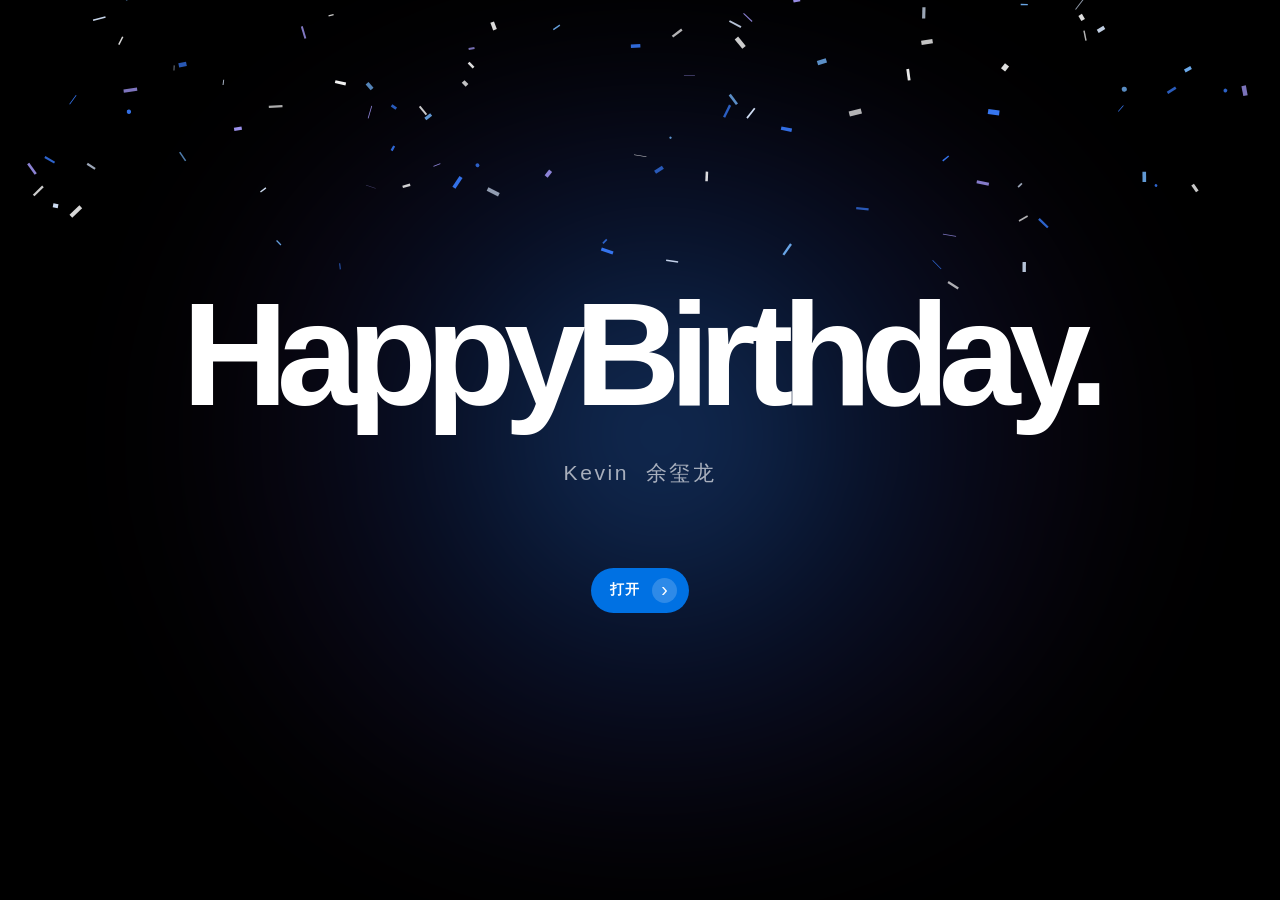
==== commit 86320ff2: "Polish Kevin birthday index.html" ====
--- a/birthday-kevin/index.html
+++ b/birthday-kevin/index.html
@@ -6,7 +6,7 @@
     <meta name="theme-color" content="#000000" />
     <meta name="description" content="Happy Birthday, Kevin 余玺龙." />
     <title>Happy Birthday, Kevin · 余玺龙</title>
-    <link rel="stylesheet" href="styles.css?v=20261110-6" />
+    <link rel="stylesheet" href="styles.css?v=20261110-10" />
   </head>
   <body class="home-page">
     <canvas id="confetti" aria-hidden="true"></canvas>
@@ -14,7 +14,7 @@
       <div class="home-light" aria-hidden="true"></div>
       <div class="home-flash" aria-hidden="true"></div>
       <div class="home-content">
-        <h1 id="homeTitle">Happy Birthday.</h1>
+        <h1 id="homeTitle"><span>Happy</span><span>Birthday.</span></h1>
         <p>Kevin&nbsp;&nbsp;余玺龙</p>
         <a class="enter-link" id="enterLink" href="./letter.html">
           <span>打开</span>
@@ -23,6 +23,6 @@
       </div>
     </main>
     <noscript>生日快乐，Kevin！请启用 JavaScript 查看完整的生日祝福。</noscript>
-    <script src="script.js?v=20261110-6"></script>
+    <script src="script.js?v=20261110-10"></script>
   </body>
 </html>
--- a/birthday-kevin/styles.css
+++ b/birthday-kevin/styles.css
@@ -67,6 +67,20 @@
   animation: homeLight 2.4s 120ms var(--ease) forwards, homeBreathe 8s 2.6s ease-in-out infinite alternate;
 }
 
+.home-flash {
+  position: absolute;
+  top: 62%;
+  left: 50%;
+  z-index: 1;
+  width: 44px;
+  height: 44px;
+  border-radius: 50%;
+  background: radial-gradient(circle, rgba(255, 255, 255, 0.98) 0 12%, rgba(104, 169, 255, 0.9) 28%, rgba(55, 91, 255, 0.38) 48%, transparent 72%);
+  opacity: 0;
+  transform: translate(-50%, -50%) scale(0.1);
+  pointer-events: none;
+}
+
 .home-content {
   width: min(92vw, 1200px);
   padding: 48px 24px;
@@ -140,6 +154,27 @@
   line-height: 1;
 }
 
+.home-page.is-celebrating .home-flash {
+  animation: celebrationFlash 850ms var(--ease) forwards;
+}
+
+.home-page.is-celebrating .home h1 {
+  animation: celebrationTitle 820ms var(--ease) forwards;
+}
+
+.home-page.is-celebrating .home-content > p {
+  animation: celebrationCopy 650ms var(--ease) forwards;
+}
+
+.home-page.is-celebrating .enter-link {
+  animation: celebrationButton 520ms var(--ease) forwards;
+  pointer-events: none;
+}
+
+.home-page.is-celebrating .home-light {
+  animation: celebrationLight 900ms var(--ease) forwards;
+}
+
 /* Letter is a second, separately loaded document. */
 .letter-page {
   min-height: 100%;
@@ -233,12 +268,16 @@
   letter-spacing: -0.085em;
 }
 
-.story-paragraph {
+.story-page > .story-paragraph {
   width: min(100%, 1180px);
   margin: 0;
   color: rgba(245, 245, 247, 0.94);
-  font-weight: 650;
-  letter-spacing: -0.058em;
+  font-weight: 600;
+  letter-spacing: 0;
+  text-align: justify;
+  text-align-last: left;
+  text-indent: 2em;
+  text-justify: inter-ideograph;
 }
 
 .story-paragraph-medium {
@@ -252,9 +291,12 @@
   line-height: 1.34;
 }
 
-.story-paragraph-statement {
+.story-page > .story-paragraph-statement {
   font-size: clamp(4.5rem, 11.5vw, 10.5rem);
   line-height: 1.02;
+  text-align: center;
+  text-align-last: center;
+  text-indent: 0;
 }
 
 .story-paragraph-final {
@@ -279,6 +321,46 @@
   font-size: clamp(4.5rem, 11vw, 9.5rem);
   font-weight: 700;
   letter-spacing: -0.07em;
+}
+
+.read-full {
+  display: inline-flex;
+  align-items: center;
+  gap: 8px;
+  margin-top: clamp(54px, 8vh, 82px);
+  padding: 11px 14px 11px 18px;
+  border-radius: 999px;
+  background: #0071e3;
+  color: #fff;
+  text-decoration: none;
+  transition: background 200ms ease, transform 200ms var(--ease);
+}
+
+.read-full:hover {
+  background: #0077ed;
+  transform: translateY(-1px);
+}
+
+.read-full:focus-visible {
+  outline: 3px solid rgba(41, 151, 255, 0.7);
+  outline-offset: 5px;
+}
+
+.read-full span:first-child {
+  font-size: 0.84rem;
+  font-weight: 600;
+  letter-spacing: 0.06em;
+}
+
+.read-full span:last-child {
+  display: grid;
+  width: 24px;
+  height: 24px;
+  border-radius: 50%;
+  background: rgba(255, 255, 255, 0.18);
+  place-items: center;
+  font-size: 1.15rem;
+  line-height: 1;
 }
 
 .story-progress {
@@ -301,6 +383,83 @@
   transform: scaleX(0);
   transform-origin: left;
   will-change: transform;
+}
+
+/* Full reading view */
+.full-page {
+  min-height: 100%;
+  background: #f5f5f7;
+  color: #1d1d1f;
+}
+
+.full-letter {
+  min-height: 100svh;
+  padding: clamp(86px, 14vh, 150px) 24px clamp(96px, 16vh, 180px);
+}
+
+.full-letter article {
+  width: min(100%, 820px);
+  margin: 0 auto;
+  opacity: 0;
+  transform: translateY(28px);
+  animation: fullLetterIn 1.1s 100ms var(--ease) forwards;
+}
+
+.full-letter header > p {
+  margin: 0;
+  color: #6e6e73;
+  font-size: clamp(1.05rem, 1.7vw, 1.35rem);
+  font-weight: 500;
+}
+
+.full-letter h1 {
+  margin: 18px 0 0;
+  color: #1d1d1f;
+  font-size: clamp(4.1rem, 9vw, 7.8rem);
+  font-weight: 700;
+  line-height: 0.98;
+  letter-spacing: -0.075em;
+}
+
+.full-letter-body {
+  margin-top: clamp(78px, 12vh, 120px);
+}
+
+.full-letter-body p {
+  margin: 0 0 2.2em;
+  color: #1d1d1f;
+  font-size: clamp(1.14rem, 2vw, 1.42rem);
+  font-weight: 450;
+  line-height: 2;
+  letter-spacing: 0.015em;
+  text-align: justify;
+  text-align-last: left;
+  text-indent: 2em;
+  text-justify: inter-ideograph;
+}
+
+.full-signature {
+  width: max-content;
+  margin: clamp(80px, 12vh, 130px) 0 0 auto;
+  text-align: left;
+}
+
+.full-signature p {
+  margin: 0;
+}
+
+.full-signature p:first-child {
+  color: #6e6e73;
+  font-size: 1rem;
+  font-weight: 500;
+}
+
+.full-signature p:last-child {
+  margin-top: 14px;
+  color: #1d1d1f;
+  font-size: clamp(2.4rem, 5vw, 4rem);
+  font-weight: 700;
+  letter-spacing: -0.055em;
 }
 
 noscript {
@@ -332,6 +491,34 @@
   to { opacity: 1; transform: translateY(0); }
 }
 
+@keyframes celebrationFlash {
+  0% { opacity: 0; transform: translate(-50%, -50%) scale(0.1); }
+  24% { opacity: 0.84; }
+  100% { opacity: 0; transform: translate(-50%, -50%) scale(48); }
+}
+
+@keyframes celebrationTitle {
+  0% { opacity: 1; filter: blur(0); transform: translateY(0) scale(1); }
+  100% { opacity: 0; filter: blur(14px); transform: translateY(-44px) scale(1.035); }
+}
+
+@keyframes celebrationCopy {
+  to { opacity: 0; filter: blur(8px); transform: translateY(-24px); }
+}
+
+@keyframes celebrationButton {
+  to { opacity: 0; transform: scale(0.72); }
+}
+
+@keyframes celebrationLight {
+  0% { opacity: 1; transform: translate(-50%, -50%) scale(1); }
+  100% { opacity: 0; transform: translate(-50%, -50%) scale(1.48); }
+}
+
+@keyframes fullLetterIn {
+  to { opacity: 1; transform: translateY(0); }
+}
+
 @media (max-width: 760px) {
   .home-content {
     width: 94vw;
@@ -381,6 +568,10 @@
     letter-spacing: -0.045em;
   }
 
+  .story-page > .story-paragraph {
+    letter-spacing: 0;
+  }
+
   .story-paragraph-statement {
     font-size: clamp(4.1rem, 18vw, 6.6rem);
     line-height: 1.08;
@@ -400,6 +591,20 @@
     right: 24px;
     bottom: 24px;
     left: 24px;
+  }
+
+  .full-letter {
+    padding: 80px 24px 110px;
+  }
+
+  .full-letter-body {
+    margin-top: 68px;
+  }
+
+  .full-letter-body p {
+    font-size: 1.08rem;
+    line-height: 1.95;
+    letter-spacing: 0;
   }
 }
 
